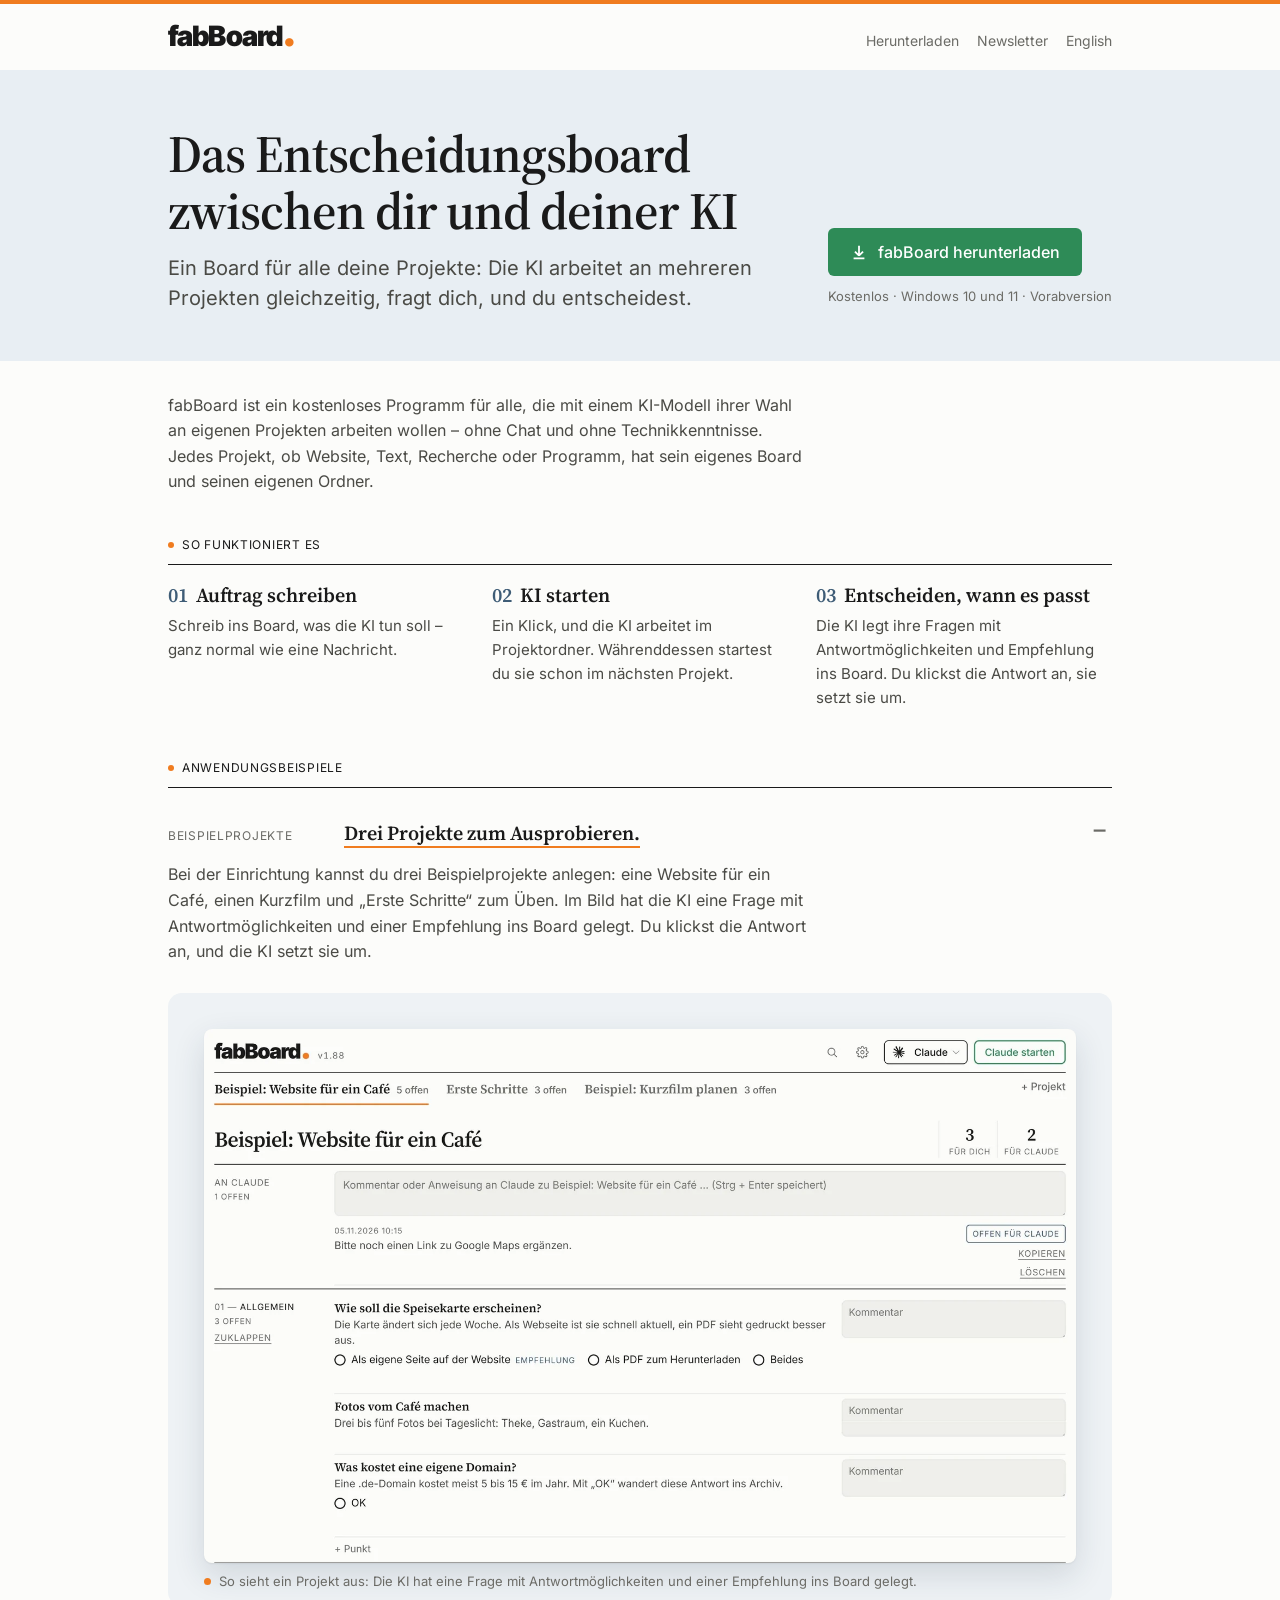
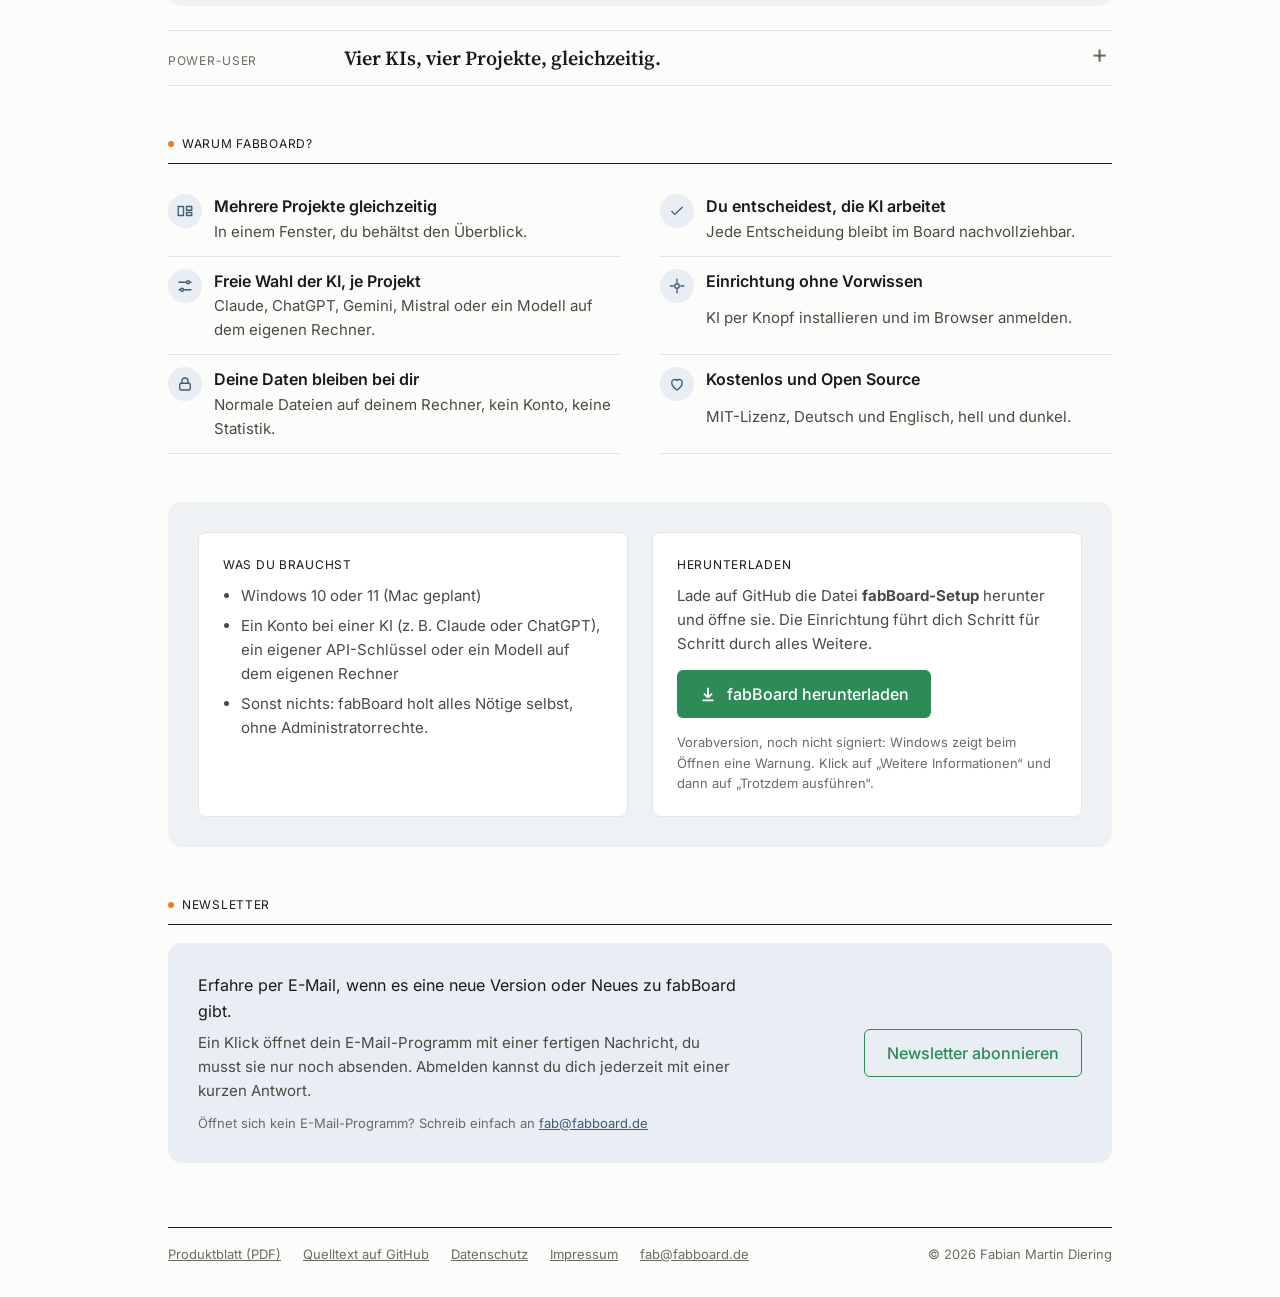
==== index.html @ e906d860 "Datenschutzerklaerung der Website (DE, EN) Co-Authored-By: Claude Opus 5.5 <noreply@anthropic.com>" ====
<!doctype html>
<html lang="de">
<head>
<meta charset="utf-8">
<meta name="viewport" content="width=device-width, initial-scale=1">
<title>fabBoard – Das Entscheidungsboard zwischen dir und deiner KI</title>
<meta name="description" content="Kostenloses Programm für Windows: Ein Board für alle deine Projekte. Die KI arbeitet an mehreren Projekten gleichzeitig, fragt dich, und du entscheidest.">
<link rel="alternate" hreflang="de" href="https://fabboard.de/">
<link rel="alternate" hreflang="en" href="https://fabboard.de/en/">
<link rel="icon" href="data:image/svg+xml,%3Csvg xmlns='http://www.w3.org/2000/svg' viewBox='0 0 32 32'%3E%3Crect width='32' height='32' rx='7' fill='%23000'/%3E%3Ccircle cx='16' cy='16' r='7' fill='%23F07C1F'/%3E%3C/svg%3E">
<link rel="stylesheet" href="schriften/schriften.css">
<link rel="stylesheet" href="stil.css">
</head>
<body>
<div class="wrap">
<header class="kopf">
 <a class="marke" href="./">fabBoard<span class="pkt">.</span></a>
 <nav><a href="#laden">Herunterladen</a><a href="#newsletter">Newsletter</a><a href="en/" hreflang="en">English</a></nav>
</header>
<main>
<div class="held">
 <div><h1>Das Entscheidungsboard zwischen dir und deiner KI</h1><p class="unter">Ein Board für alle deine Projekte: Die KI arbeitet an mehreren Projekten gleichzeitig, fragt dich, und du entscheidest.</p></div>
 <div class="laden"><a class="btn" href="https://github.com/FabianDiering/fabBoard/releases"><svg viewBox="0 0 20 20" fill="none" stroke="currentColor" stroke-width="2" aria-hidden="true"><path d="M10 3v11m0 0-4.5-4.5M10 14l4.5-4.5M4 17h12"/></svg>fabBoard herunterladen</a>
 <span class="ladezeile">Kostenlos · Windows 10 und 11 · Vorabversion</span></div>
</div>
<p class="intro">fabBoard ist ein kostenloses Programm für alle, die mit einem KI-Modell ihrer Wahl an eigenen Projekten arbeiten wollen – ohne Chat und ohne Technikkenntnisse. Jedes Projekt, ob Website, Text, Recherche oder Programm, hat sein eigenes Board und seinen eigenen Ordner.</p>
<section aria-labelledby="s1"><span class="cap titel" id="s1">So funktioniert es</span><ol class="schritte"><li><h3><span class="nr">01</span>Auftrag schreiben</h3><p>Schreib ins Board, was die KI tun soll – ganz normal wie eine Nachricht.</p></li><li><h3><span class="nr">02</span>KI starten</h3><p>Ein Klick, und die KI arbeitet im Projektordner. Währenddessen startest du sie schon im nächsten Projekt.</p></li><li><h3><span class="nr">03</span>Entscheiden, wann es passt</h3><p>Die KI legt ihre Fragen mit Antwortmöglichkeiten und Empfehlung ins Board. Du klickst die Antwort an, sie setzt sie um.</p></li></ol></section>
<section id="beispiele" aria-labelledby="s6"><span class="cap titel" id="s6">Anwendungsbeispiele</span>
<details class="bsp" id="beispielprojekte" open><summary><span class="cap">Beispielprojekte</span><span class="bt">Drei Projekte zum Ausprobieren.</span></summary>
 <div class="bi"><p class="intro">Bei der Einrichtung kannst du drei Beispielprojekte anlegen: eine Website für ein Café, einen Kurzfilm und „Erste Schritte“ zum Üben. Im Bild hat die KI eine Frage mit Antwortmöglichkeiten und einer Empfehlung ins Board gelegt. Du klickst die Antwort an, und die KI setzt sie um.</p>
 <figure>
  <img class="bild" src="bilder/board-de.webp" width="1600" height="980" alt="Ein Projekt in fabBoard: oben die Projekte als Reiter, darunter eine Frage der KI mit Antwortmöglichkeiten und Empfehlung." >
  <figcaption>So sieht ein Projekt aus: Die KI hat eine Frage mit Antwortmöglichkeiten und einer Empfehlung ins Board gelegt.</figcaption>
 </figure></div></details>
<details class="bsp" id="power"><summary><span class="cap">Power-User</span><span class="bt">Vier KIs, vier Projekte, gleichzeitig.</span></summary>
 <div class="bi"><p class="intro">Leg für jedes Modell ein eigenes Projekt an und nenn es nach der KI: Claude, Codex, Gemini und Mistral. Jedes Projekt ist fest mit seinem Modell verknüpft. So gibst du allen vier gleichzeitig Aufträge, und die Fragen jeder KI landen in ihrem eigenen Reiter. Der orange Punkt zeigt, welche KI gerade arbeitet.</p><p class="klein">Dafür brauchst du bei jedem Anbieter ein eigenes Konto.</p>
 <figure>
  <img class="bild" src="bilder/power-de.webp" width="1600" height="969" alt="fabBoard mit vier Projekten namens Claude, Codex, Gemini und Mistral; vor jedem Reiter ein oranger Punkt, weil alle vier KIs gerade arbeiten." loading="lazy">
  <figcaption>Alle vier KIs arbeiten gleichzeitig, jede in ihrem eigenen Projekt.</figcaption>
 </figure></div></details></section>
<section aria-labelledby="s2"><span class="cap titel" id="s2">Warum fabBoard?</span><ul class="merkmale"><li><span class="ik" aria-hidden="true"><svg viewBox="0 0 24 24" fill="none" stroke="currentColor" stroke-width="1.8" stroke-linecap="round" stroke-linejoin="round"><path d="M3 6h7v12H3zM14 6h7v5h-7zM14 14h7v4h-7z"/></svg></span><b>Mehrere Projekte gleichzeitig</b><span>In einem Fenster, du behältst den Überblick.</span></li><li><span class="ik" aria-hidden="true"><svg viewBox="0 0 24 24" fill="none" stroke="currentColor" stroke-width="1.8" stroke-linecap="round" stroke-linejoin="round"><path d="M5 12.5l4 4L19 7"/></svg></span><b>Du entscheidest, die KI arbeitet</b><span>Jede Entscheidung bleibt im Board nachvollziehbar.</span></li><li><span class="ik" aria-hidden="true"><svg viewBox="0 0 24 24" fill="none" stroke="currentColor" stroke-width="1.8" stroke-linecap="round" stroke-linejoin="round"><path d="M4 7h10M18 7h2M4 17h2M10 17h10"/><circle cx="16" cy="7" r="2"/><circle cx="8" cy="17" r="2"/></svg></span><b>Freie Wahl der KI, je Projekt</b><span>Claude, ChatGPT, Gemini, Mistral oder ein Modell auf dem eigenen Rechner.</span></li><li><span class="ik" aria-hidden="true"><svg viewBox="0 0 24 24" fill="none" stroke="currentColor" stroke-width="1.8" stroke-linecap="round" stroke-linejoin="round"><path d="M12 3v4M12 17v4M3 12h4M17 12h4"/><circle cx="12" cy="12" r="3"/></svg></span><b>Einrichtung ohne Vorwissen</b><span>KI per Knopf installieren und im Browser anmelden.</span></li><li><span class="ik" aria-hidden="true"><svg viewBox="0 0 24 24" fill="none" stroke="currentColor" stroke-width="1.8" stroke-linecap="round" stroke-linejoin="round"><rect x="5" y="11" width="14" height="9" rx="2"/><path d="M8 11V8a4 4 0 0 1 8 0v3"/></svg></span><b>Deine Daten bleiben bei dir</b><span>Normale Dateien auf deinem Rechner, kein Konto, keine Statistik.</span></li><li><span class="ik" aria-hidden="true"><svg viewBox="0 0 24 24" fill="none" stroke="currentColor" stroke-width="1.8" stroke-linecap="round" stroke-linejoin="round"><path d="M12 20s-7-4.5-7-10a4 4 0 0 1 7-2.6A4 4 0 0 1 19 10c0 5.5-7 10-7 10z"/></svg></span><b>Kostenlos und Open Source</b><span>MIT-Lizenz, Deutsch und Englisch, hell und dunkel.</span></li></ul></section>
<section id="laden" aria-label="Herunterladen"><div class="kaesten">
 <div class="kasten"><span class="cap">Was du brauchst</span><ul><li>Windows 10 oder 11 (Mac geplant)</li><li>Ein Konto bei einer KI (z. B. Claude oder ChatGPT), ein eigener API-Schlüssel oder ein Modell auf dem eigenen Rechner</li><li>Sonst nichts: fabBoard holt alles Nötige selbst, ohne Administratorrechte.</li></ul></div>
 <div class="kasten"><span class="cap">Herunterladen</span><p>Lade auf GitHub die Datei <b>fabBoard-Setup</b> herunter und öffne sie. Die Einrichtung führt dich Schritt für Schritt durch alles Weitere.</p>
  <a class="btn" href="https://github.com/FabianDiering/fabBoard/releases"><svg viewBox="0 0 20 20" fill="none" stroke="currentColor" stroke-width="2" aria-hidden="true"><path d="M10 3v11m0 0-4.5-4.5M10 14l4.5-4.5M4 17h12"/></svg>fabBoard herunterladen</a>
  <p class="hinweis">Vorabversion, noch nicht signiert: Windows zeigt beim Öffnen eine Warnung. Klick auf „Weitere Informationen“ und dann auf „Trotzdem ausführen“.</p></div>
</div></section>
<section id="newsletter" aria-labelledby="s4"><span class="cap titel" id="s4">Newsletter</span><div class="news">
 <div><p>Erfahre per E-Mail, wenn es eine neue Version oder Neues zu fabBoard gibt.</p><p class="wie">Ein Klick öffnet dein E-Mail-Programm mit einer fertigen Nachricht, du musst sie nur noch absenden. Abmelden kannst du dich jederzeit mit einer kurzen Antwort.</p>
 <p class="ohne">Öffnet sich kein E-Mail-Programm? Schreib einfach an <a href="mailto:fab@fabboard.de">fab@fabboard.de</a></p></div>
 <a class="btn zwei" href="mailto:fab@fabboard.de?subject=fabBoard-Newsletter&amp;body=Ich%20m%C3%B6chte%20den%20fabBoard-Newsletter%20erhalten.">Newsletter abonnieren</a>
</div></section>
</main>
<footer class="fuss">
 <a href="dokumente/fabBoard-Produktblatt.pdf">Produktblatt (PDF)</a>
 <a href="https://github.com/FabianDiering/fabBoard">Quelltext auf GitHub</a>
 <a href="datenschutz.html">Datenschutz</a>
 <a href="impressum.html">Impressum</a>
 <a href="mailto:fab@fabboard.de">fab@fabboard.de</a>
 <span class="re">© 2026 Fabian Martin Diering</span>
</footer>
</div>
</body>
</html>
---- schriften/schriften.css ----
/* Schriften liegen in der App (nicht von Google Fonts geladen, damit keine Daten an Dritte gehen).
   Quelle: Fontsource (npm), Lizenz SIL Open Font License 1.1 – siehe OFL-*.txt in diesem Ordner.
   Je Schrift zwei Teile: latin (inkl. Umlaute) und latin-ext; der Browser lädt nur, was er braucht. */
@font-face{font-family:'Inter';font-style:normal;font-display:swap;font-weight:100 900;src:url(inter-latin-wght-normal.woff2) format('woff2-variations');unicode-range:U+0000-00FF,U+0131,U+0152-0153,U+02BB-02BC,U+02C6,U+02DA,U+02DC,U+0304,U+0308,U+0329,U+2000-206F,U+20AC,U+2122,U+2191,U+2193,U+2212,U+2215,U+FEFF,U+FFFD}
@font-face{font-family:'Inter';font-style:normal;font-display:swap;font-weight:100 900;src:url(inter-latin-ext-wght-normal.woff2) format('woff2-variations');unicode-range:U+0100-02BA,U+02BD-02C5,U+02C7-02CC,U+02CE-02D7,U+02DD-02FF,U+0304,U+0308,U+0329,U+1D00-1DBF,U+1E00-1E9F,U+1EF2-1EFF,U+2020,U+20A0-20AB,U+20AD-20C0,U+2113,U+2C60-2C7F,U+A720-A7FF}
@font-face{font-family:'Inter Tight';font-style:normal;font-display:swap;font-weight:900;src:url(inter-tight-latin-900-normal.woff2) format('woff2');unicode-range:U+0000-00FF,U+0131,U+0152-0153,U+02BB-02BC,U+02C6,U+02DA,U+02DC,U+0304,U+0308,U+0329,U+2000-206F,U+20AC,U+2122,U+2191,U+2193,U+2212,U+2215,U+FEFF,U+FFFD}
@font-face{font-family:'Inter Tight';font-style:normal;font-display:swap;font-weight:900;src:url(inter-tight-latin-ext-900-normal.woff2) format('woff2');unicode-range:U+0100-02BA,U+02BD-02C5,U+02C7-02CC,U+02CE-02D7,U+02DD-02FF,U+0304,U+0308,U+0329,U+1D00-1DBF,U+1E00-1E9F,U+1EF2-1EFF,U+2020,U+20A0-20AB,U+20AD-20C0,U+2113,U+2C60-2C7F,U+A720-A7FF}
@font-face{font-family:'Source Serif 4';font-style:normal;font-display:swap;font-weight:200 900;src:url(source-serif-4-latin-opsz-normal.woff2) format('woff2-variations');unicode-range:U+0000-00FF,U+0131,U+0152-0153,U+02BB-02BC,U+02C6,U+02DA,U+02DC,U+0304,U+0308,U+0329,U+2000-206F,U+20AC,U+2122,U+2191,U+2193,U+2212,U+2215,U+FEFF,U+FFFD}
@font-face{font-family:'Source Serif 4';font-style:normal;font-display:swap;font-weight:200 900;src:url(source-serif-4-latin-ext-opsz-normal.woff2) format('woff2-variations');unicode-range:U+0100-02BA,U+02BD-02C5,U+02C7-02CC,U+02CE-02D7,U+02DD-02FF,U+0304,U+0308,U+0329,U+1D00-1DBF,U+1E00-1E9F,U+1EF2-1EFF,U+2020,U+20A0-20AB,U+20AD-20C4,U+2113,U+2C60-2C7F,U+A720-A7FF}
---- stil.css ----
:root{--bg:#FCFCFA;--ink:#1A1A1A;--text2:#4A4A45;--muted:#6B6B66;--num:#66665F;--line:#E6E6E3;--field:#F4F4F1;--card:#FFFFFF;--accent:#3E5C76;--mark:#E8EEF3;--buehne:#EEF2F5;--or:#F07C1F;--gruen:#2E8B57;--onink:#FFFFFF;--hover:#333333;--serif:'Source Serif 4',Georgia,serif;--sans:Inter,system-ui,sans-serif}
@media (prefers-color-scheme:dark){:root:not([data-theme="light"]){--bg:#141516;--ink:#ECECE8;--text2:#C4C4BE;--muted:#9A9A94;--num:#8F8F89;--line:#2E3032;--field:#1F2123;--card:#191B1C;--accent:#8FB0CC;--mark:#22313D;--buehne:#1A2229;--gruen:#5DBB85;--onink:#141516;--hover:#D0D0CB;color-scheme:dark}}
:root[data-theme="dark"]{--bg:#141516;--ink:#ECECE8;--text2:#C4C4BE;--muted:#9A9A94;--num:#8F8F89;--line:#2E3032;--field:#1F2123;--card:#191B1C;--accent:#8FB0CC;--mark:#22313D;--buehne:#1A2229;--gruen:#5DBB85;--onink:#141516;--hover:#D0D0CB;color-scheme:dark}
*{box-sizing:border-box}
html{background:var(--bg);color:var(--ink);-webkit-text-size-adjust:100%}
body{margin:0;font:16px/1.6 var(--sans);background:var(--bg);color:var(--ink)}
a{color:var(--accent)}
:focus-visible{outline:2px solid var(--accent);outline-offset:2px}
.wrap{max-width:1040px;margin:0 auto;padding:0 16px}
@media (min-width:900px){.wrap{padding:0 48px}}
.cap{font-size:12px;letter-spacing:.06em;text-transform:uppercase;color:var(--muted)}
/* Kopf wie in der App: Wortmarke links, Linie in Tintenfarbe */
.kopf{display:flex;align-items:baseline;justify-content:space-between;gap:12px;padding:18px 0 12px;border-bottom:1px solid var(--ink)}
.marke{font:900 28px/1 'Inter Tight',var(--sans);letter-spacing:-.03em;color:var(--ink);text-decoration:none}
.marke .pkt{color:#F07C1F;font-size:1.5em;line-height:0;letter-spacing:0}
.kopf nav{display:flex;gap:18px;align-items:baseline;font-size:14px}
.kopf nav a{color:var(--muted);text-decoration:none;padding-bottom:3px;border-bottom:2px solid transparent}
.kopf nav a:hover{color:var(--ink);border-bottom-color:var(--or)}
/* Orange-Akzente (entschieden 2026-11-11, Vorschläge B, D, G, H, I): Punkt vor Abschnittstiteln und Bild-Unterschriften,
   Strich unter dem geöffneten Beispiel, im Menü und ganz oben; dazu Symbole (J) und Newsletter-Karte (K) */
/* Farbelemente (entschieden 2026-11-11, Vorschläge 1, 2 und 6 heller): Kopfbereich auf Markierungsfläche über die ganze Breite,
   Bildschirmfotos auf einer hellen Bühne, Herunterladen auf heller Fläche mit weißen Kästen */
body{overflow-x:clip;border-top:4px solid var(--or)}
.kopf{border-bottom-color:transparent!important}
.held{display:grid;grid-template-columns:minmax(0,1fr) auto;gap:24px 48px;align-items:end;padding:56px 0 48px;margin-bottom:32px;position:relative;isolation:isolate}
.held::before{content:'';position:absolute;z-index:-1;inset:0 calc(50% - 50vw);background:var(--mark)}
.held .laden{padding-bottom:6px}
.held h1{margin:0 0 14px;font:600 clamp(32px,5.4vw,52px)/1.08 var(--serif);letter-spacing:-.02em;text-wrap:balance;max-width:16em}
.held .unter{margin:0;font-size:clamp(17px,2vw,20px);line-height:1.5;color:var(--text2);max-width:36em}
.btn{display:inline-flex;align-items:center;gap:10px;min-height:48px;padding:0 22px;border-radius:6px;background:#2E8B57;color:#FFFFFF;font:500 16px var(--sans);text-decoration:none}
/* Download-Knopf gefüllt grün wie der Start-Knopf (entschieden 2026-11-11) */
.btn:hover{background:#26754A}
.btn svg{width:18px;height:18px}
.btn.zwei{background:transparent;color:var(--gruen);border:1.5px solid var(--gruen)}  /* Newsletter: grün umrandet (entschieden 2026-11-11) */
.btn.zwei:hover{background:var(--field)}
.news{display:grid;grid-template-columns:minmax(0,1fr) auto;gap:16px 48px;align-items:center;background:var(--mark);border-radius:14px;padding:clamp(18px,3vw,30px)}
.news p{margin:0;max-width:36em}
.news .wie{margin-top:6px;color:var(--text2);font-size:15px}
.news .ohne{margin-top:10px;font-size:13px;color:var(--muted)}
.ladezeile{display:block;margin-top:10px;font-size:13px;color:var(--muted)}
.intro{margin:0;max-width:40em;color:var(--text2)}
/* Anwendungsbeispiele: zugeklappt, Klick auf die Zeile klappt auf (entschieden 2026-11-11) */
.bsp{border-bottom:1px solid var(--line)}
.bsp summary{display:flex;align-items:baseline;gap:6px 16px;flex-wrap:wrap;padding:14px 36px 14px 0;cursor:pointer;list-style:none;position:relative}
.bsp summary::-webkit-details-marker{display:none}
.bsp summary::after{content:'+';position:absolute;right:4px;top:10px;font:400 26px/1 var(--sans);color:var(--muted)}
.bsp[open] summary::after{content:'−'}
.bsp summary:hover .bt{color:var(--accent)}
.bsp[open] .bt{box-shadow:inset 0 -2px 0 var(--or);padding-bottom:2px}
.bsp[open] summary:hover .bt{color:var(--ink)}
.bsp .cap{flex:0 0 160px}  /* feste Breite, damit die Titel der Beispiele bündig stehen */
@media (max-width:560px){.bsp .cap{flex-basis:100%}}
.bsp .bt{font:600 20px/1.3 var(--serif)}
.bsp .bi{padding:0 0 24px}
.klein{margin:8px 0 0;font-size:14px;color:var(--muted)}
.ds-t{margin:28px 0 8px;font:600 20px/1.3 var(--serif)}
.ds-t+.intro{margin-top:0}
.ds-t~.intro+.intro{margin-top:10px}
figure{margin:28px 0 0;background:var(--buehne);border-radius:14px;padding:clamp(14px,3vw,36px) clamp(14px,3vw,36px) 14px}
.bild{display:block;width:100%;height:auto;border-radius:8px;background:var(--card);box-shadow:0 1px 2px rgba(0,0,0,.06),0 12px 32px rgba(30,50,70,.14)}
figcaption{margin-top:8px;font-size:13px;color:var(--muted)}
figcaption::before{content:'';display:inline-block;width:7px;height:7px;border-radius:50%;background:var(--or);margin-right:8px;vertical-align:1px}
section{padding:40px 0 8px}
.titel{display:block;padding-bottom:10px;border-bottom:1px solid var(--ink);margin-bottom:18px;color:var(--ink)}
.titel::before{content:'';display:inline-block;width:6px;height:6px;border-radius:50%;background:var(--or);margin-right:8px;vertical-align:1px}
.schritte{display:grid;grid-template-columns:repeat(3,minmax(0,1fr));gap:28px;margin:0;padding:0;list-style:none}
.schritte h3{margin:0 0 6px;font:600 20px/1.25 var(--serif)}
.schritte .nr{color:var(--accent);margin-right:8px}
.schritte p{margin:0;color:var(--text2);font-size:15px}
.merkmale{display:grid;grid-template-columns:repeat(2,minmax(0,1fr));gap:0 40px;margin:0;padding:0;list-style:none}
.merkmale li{padding:12px 0;border-bottom:1px solid var(--line);display:grid;grid-template-columns:34px minmax(0,1fr);column-gap:12px}
.merkmale li>*:not(.ik){grid-column:2}
.merkmale .ik{display:flex;grid-row:1/span 2;width:34px;height:34px;border-radius:50%;background:var(--mark);color:var(--accent);align-items:center;justify-content:center}
.merkmale .ik svg{width:18px;height:18px}
.merkmale b{display:block;font-weight:600}
.merkmale span{color:var(--text2);font-size:15px}
.kaesten{display:grid;grid-template-columns:repeat(2,minmax(0,1fr));gap:clamp(14px,2.5vw,24px);background:var(--buehne);border-radius:14px;padding:clamp(14px,3vw,30px)}
.kasten{padding:22px 24px;border:1px solid var(--line);border-radius:8px;background:var(--card)}
.kasten .cap{color:var(--ink);display:block;margin-bottom:10px}
.kasten ul{margin:0;padding-left:18px;color:var(--text2);font-size:15px}
.kasten li+li{margin-top:6px}
.kasten p{margin:0 0 14px;color:var(--text2);font-size:15px}
.kasten .hinweis{font-size:13px;color:var(--muted);margin:14px 0 0}
.fuss{margin-top:56px;padding:16px 0 32px;border-top:1px solid var(--ink);display:flex;flex-wrap:wrap;gap:8px 22px;font-size:13px;color:var(--muted)}
.fuss a{color:var(--muted)}
.fuss .re{margin-left:auto}
@media (max-width:760px){
 .held,.news{grid-template-columns:minmax(0,1fr)}
 .held{padding:36px 0 28px}
 .schritte,.merkmale,.kaesten{grid-template-columns:minmax(0,1fr)}
 .schritte{gap:22px}
 .fuss .re{margin-left:0}
}
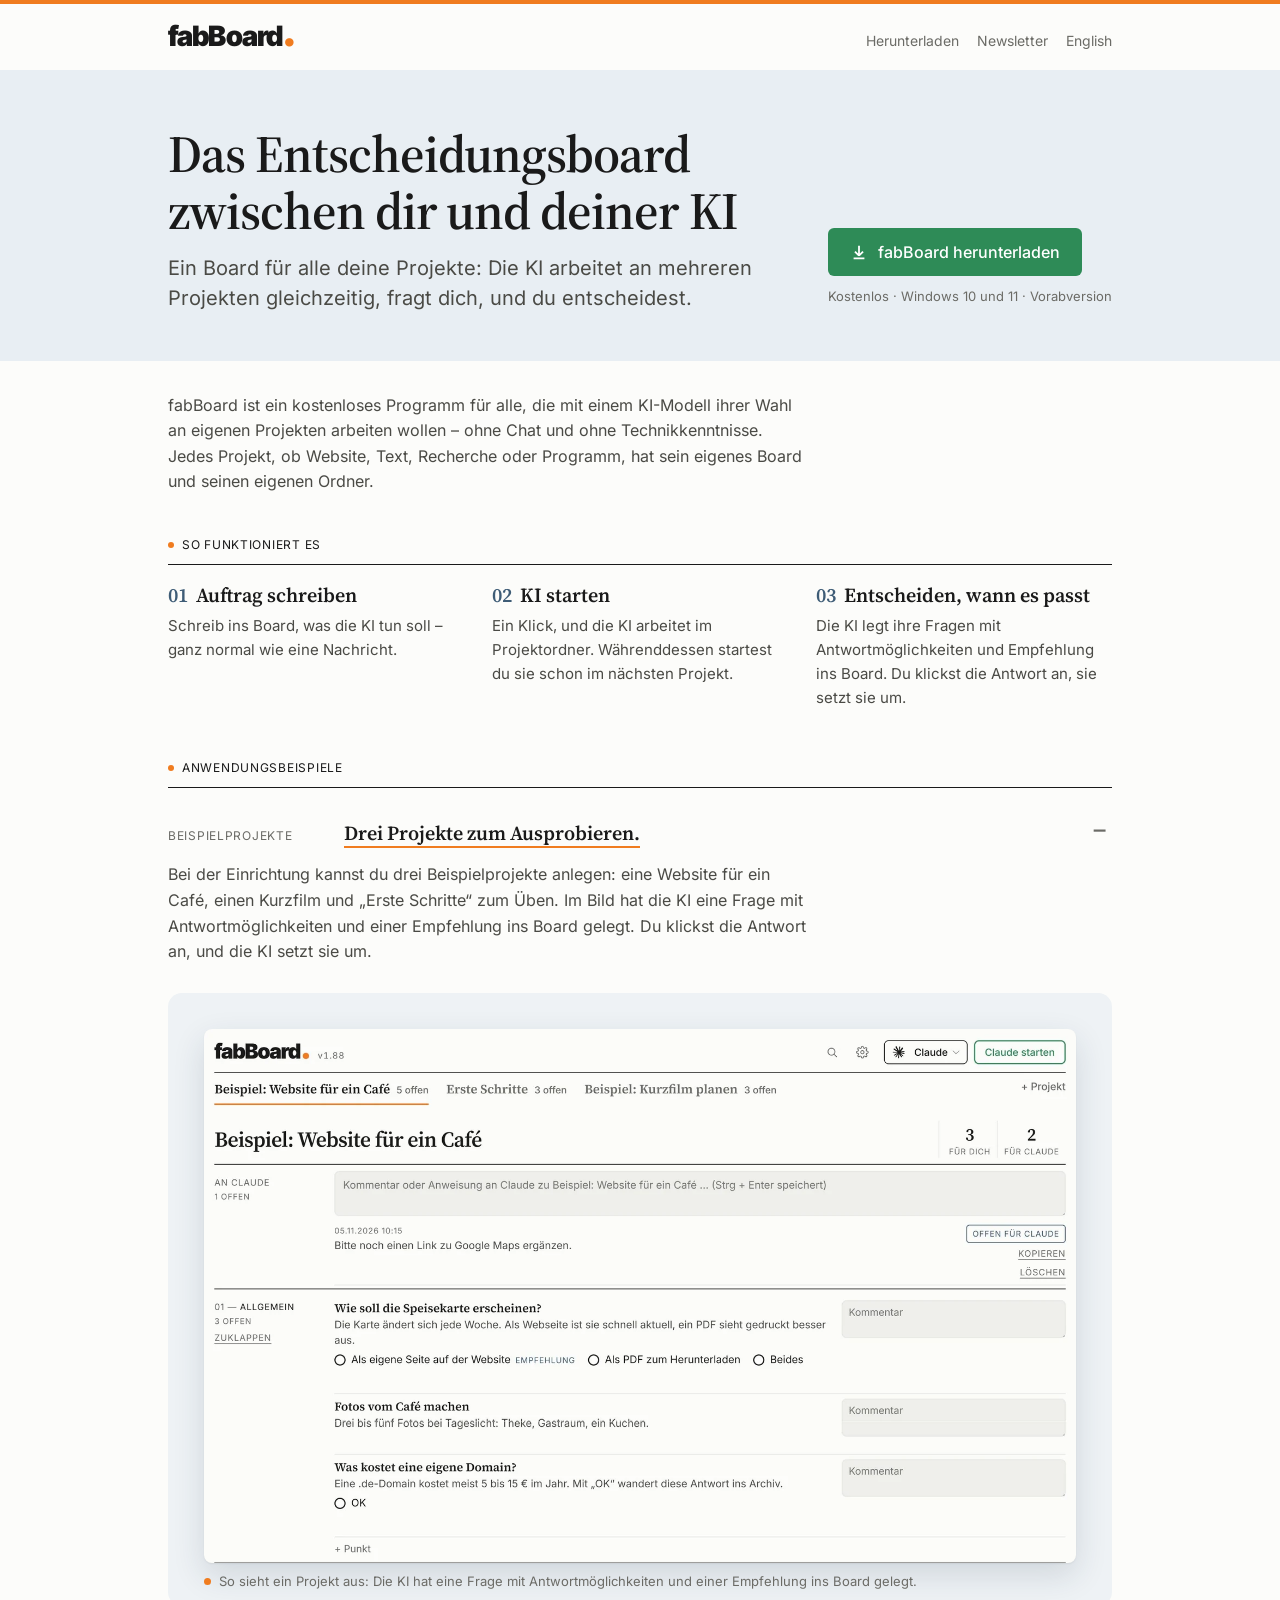
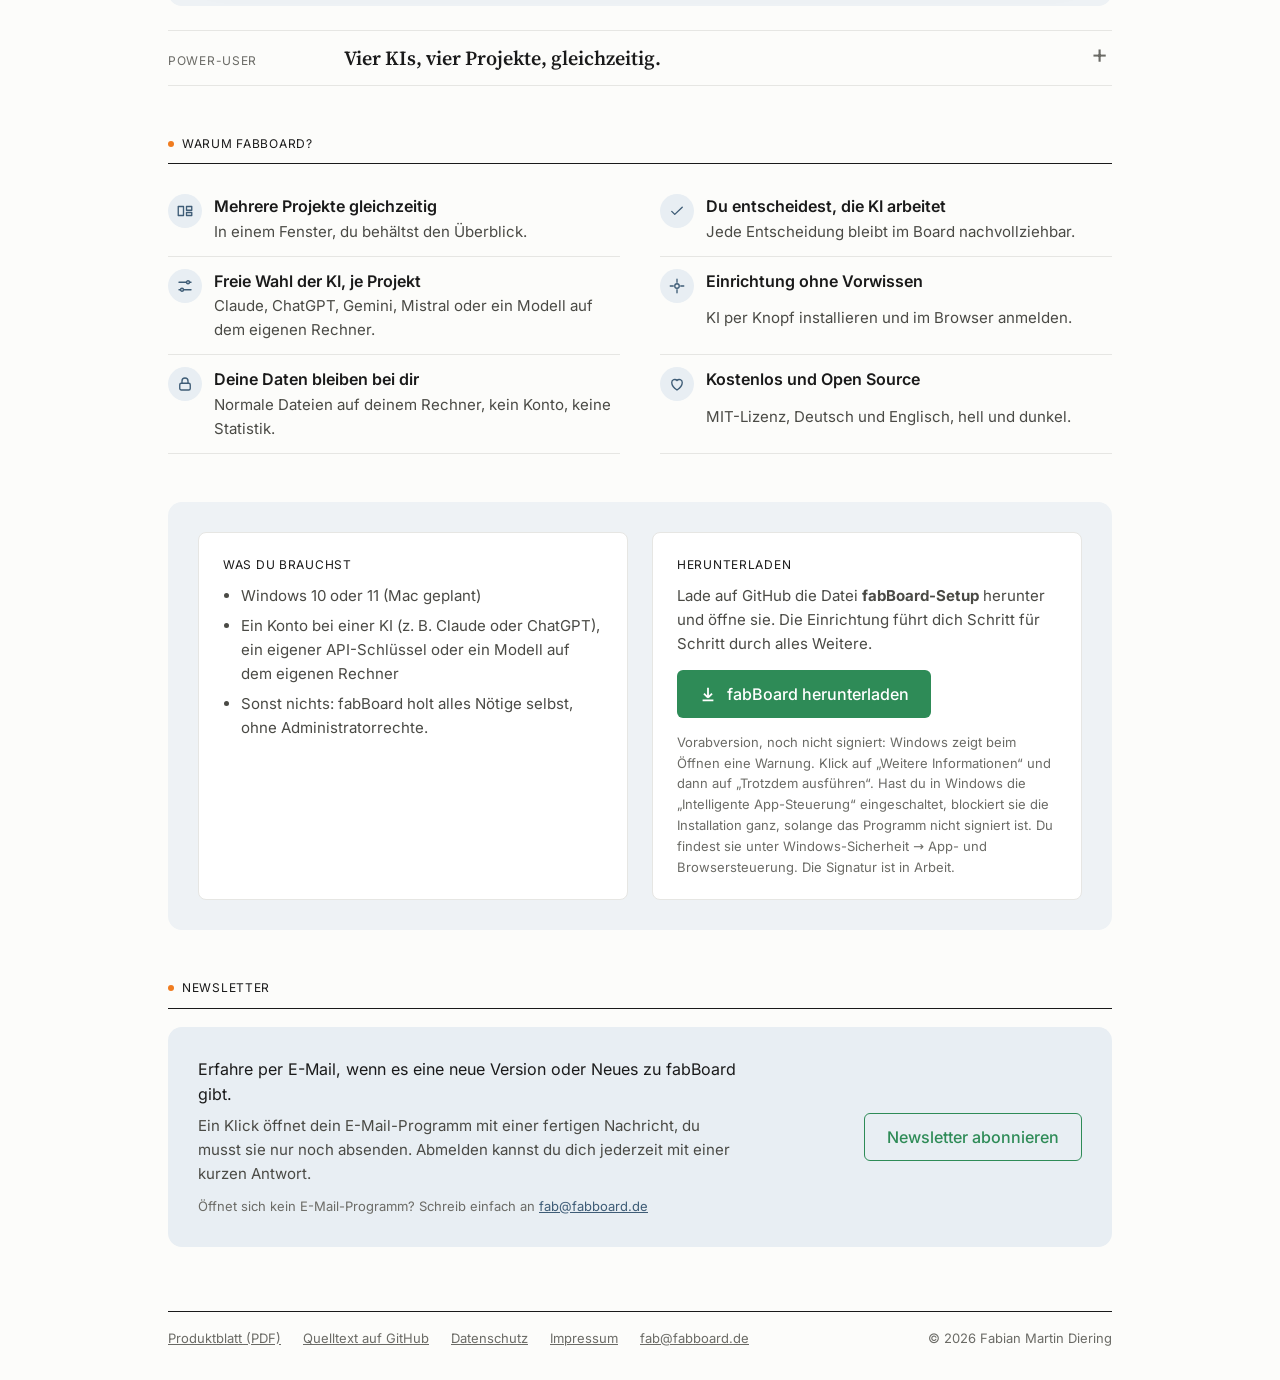
==== commit 2e64b4de: "Hinweis auf Intelligente App-Steuerung beim Download Co-Authored-By: Claude Sonnet 5.5 <noreply@anth" ====
--- a/index.html
+++ b/index.html
@@ -5,8 +5,23 @@
 <meta name="viewport" content="width=device-width, initial-scale=1">
 <title>fabBoard – Das Entscheidungsboard zwischen dir und deiner KI</title>
 <meta name="description" content="Kostenloses Programm für Windows: Ein Board für alle deine Projekte. Die KI arbeitet an mehreren Projekten gleichzeitig, fragt dich, und du entscheidest.">
+<link rel="canonical" href="https://fabboard.de/">
 <link rel="alternate" hreflang="de" href="https://fabboard.de/">
 <link rel="alternate" hreflang="en" href="https://fabboard.de/en/">
+<link rel="alternate" hreflang="x-default" href="https://fabboard.de/">
+<meta property="og:type" content="website">
+<meta property="og:site_name" content="fabBoard">
+<meta property="og:title" content="fabBoard – Das Entscheidungsboard zwischen dir und deiner KI">
+<meta property="og:description" content="Kostenloses Programm für Windows: Ein Board für alle deine Projekte. Die KI arbeitet an mehreren Projekten gleichzeitig, fragt dich, und du entscheidest.">
+<meta property="og:url" content="https://fabboard.de/">
+<meta property="og:image" content="https://fabboard.de/bilder/vorschau-de.jpg">
+<meta property="og:image:width" content="1200">
+<meta property="og:image:height" content="630">
+<meta property="og:image:alt" content="Ein Projekt in fabBoard: oben die Projekte als Reiter, darunter eine Frage der KI mit Antwortmöglichkeiten und Empfehlung.">
+<meta property="og:locale" content="de_DE">
+<meta name="twitter:card" content="summary_large_image">
+<meta name="msvalidate.01" content="23ABFA443A74037E76672718F49C405F">
+<script type="application/ld+json">{"@context": "https://schema.org", "@type": "SoftwareApplication", "name": "fabBoard", "url": "https://fabboard.de/", "inLanguage": ["de", "en"], "description": "Kostenloses Programm für Windows: Ein Board für alle deine Projekte. Die KI arbeitet an mehreren Projekten gleichzeitig, fragt dich, und du entscheidest.", "applicationCategory": "ProductivityApplication", "operatingSystem": "Windows 10, Windows 11", "isAccessibleForFree": true, "offers": {"@type": "Offer", "price": "0", "priceCurrency": "EUR"}, "downloadUrl": "https://github.com/FabianDiering/fabBoard/releases", "license": "https://opensource.org/licenses/MIT", "codeRepository": "https://github.com/FabianDiering/fabBoard", "screenshot": "https://fabboard.de/bilder/board-de.webp", "image": "https://fabboard.de/bilder/vorschau-de.jpg", "featureList": ["Mehrere Projekte gleichzeitig", "Du entscheidest, die KI arbeitet", "Freie Wahl der KI, je Projekt", "Einrichtung ohne Vorwissen", "Deine Daten bleiben bei dir", "Kostenlos und Open Source"], "author": {"@type": "Person", "name": "Fabian Diering", "email": "fab@fabboard.de"}}</script>
 <link rel="icon" href="data:image/svg+xml,%3Csvg xmlns='http://www.w3.org/2000/svg' viewBox='0 0 32 32'%3E%3Crect width='32' height='32' rx='7' fill='%23000'/%3E%3Ccircle cx='16' cy='16' r='7' fill='%23F07C1F'/%3E%3C/svg%3E">
 <link rel="stylesheet" href="schriften/schriften.css">
 <link rel="stylesheet" href="stil.css">
@@ -43,7 +58,7 @@
  <div class="kasten"><span class="cap">Was du brauchst</span><ul><li>Windows 10 oder 11 (Mac geplant)</li><li>Ein Konto bei einer KI (z. B. Claude oder ChatGPT), ein eigener API-Schlüssel oder ein Modell auf dem eigenen Rechner</li><li>Sonst nichts: fabBoard holt alles Nötige selbst, ohne Administratorrechte.</li></ul></div>
  <div class="kasten"><span class="cap">Herunterladen</span><p>Lade auf GitHub die Datei <b>fabBoard-Setup</b> herunter und öffne sie. Die Einrichtung führt dich Schritt für Schritt durch alles Weitere.</p>
   <a class="btn" href="https://github.com/FabianDiering/fabBoard/releases"><svg viewBox="0 0 20 20" fill="none" stroke="currentColor" stroke-width="2" aria-hidden="true"><path d="M10 3v11m0 0-4.5-4.5M10 14l4.5-4.5M4 17h12"/></svg>fabBoard herunterladen</a>
-  <p class="hinweis">Vorabversion, noch nicht signiert: Windows zeigt beim Öffnen eine Warnung. Klick auf „Weitere Informationen“ und dann auf „Trotzdem ausführen“.</p></div>
+  <p class="hinweis">Vorabversion, noch nicht signiert: Windows zeigt beim Öffnen eine Warnung. Klick auf „Weitere Informationen“ und dann auf „Trotzdem ausführen“. Hast du in Windows die „Intelligente App-Steuerung“ eingeschaltet, blockiert sie die Installation ganz, solange das Programm nicht signiert ist. Du findest sie unter Windows-Sicherheit → App- und Browsersteuerung. Die Signatur ist in Arbeit.</p></div>
 </div></section>
 <section id="newsletter" aria-labelledby="s4"><span class="cap titel" id="s4">Newsletter</span><div class="news">
  <div><p>Erfahre per E-Mail, wenn es eine neue Version oder Neues zu fabBoard gibt.</p><p class="wie">Ein Klick öffnet dein E-Mail-Programm mit einer fertigen Nachricht, du musst sie nur noch absenden. Abmelden kannst du dich jederzeit mit einer kurzen Antwort.</p>
--- a/stil.css
+++ b/stil.css
@@ -53,9 +53,22 @@
 .bsp .bt{font:600 20px/1.3 var(--serif)}
 .bsp .bi{padding:0 0 24px}
 .klein{margin:8px 0 0;font-size:14px;color:var(--muted)}
-.ds-t{margin:28px 0 8px;font:600 20px/1.3 var(--serif)}
-.ds-t+.intro{margin-top:0}
-.ds-t~.intro+.intro{margin-top:10px}
+/* Datenschutz (entschieden 2026-11-11): Kopf wie die Startseite, Kasten „Kurz gesagt“, Abschnitte als Zeilen mit Nummer */
+.ds-held{grid-template-columns:minmax(0,1fr);padding:44px 0 36px}
+.ds-held .unter{font-size:16px;color:var(--muted)}
+.ds-kurz{background:var(--mark);border-radius:14px;padding:clamp(18px,3vw,30px);max-width:46em}
+.ds-kurz .cap{display:block;margin-bottom:8px;color:var(--ink)}
+.ds-kurz .cap::before{content:'';display:inline-block;width:6px;height:6px;border-radius:50%;background:var(--or);margin-right:8px;vertical-align:1px}
+.ds-kurz p{margin:0;font-size:17px;line-height:1.6}
+.ds-liste{margin-top:32px;border-top:1px solid var(--ink)}
+.ds-zeile{display:grid;grid-template-columns:260px minmax(0,1fr);gap:8px 40px;padding:24px 0;border-bottom:1px solid var(--line)}
+.ds-zeile h2{margin:0;font:600 19px/1.3 var(--serif)}
+.ds-zeile .nr{display:block;font:500 13px/1 var(--sans);letter-spacing:.06em;color:var(--accent);margin-bottom:8px}
+.ds-zeile p{margin:0;max-width:40em;color:var(--text2)}
+.ds-zeile p+p{margin-top:10px}
+.ds-karte{background:var(--card);border:1px solid var(--line);border-radius:8px;padding:18px 22px;display:inline-block}
+.ds-karte p{color:var(--ink)}
+@media (max-width:760px){.ds-zeile{grid-template-columns:minmax(0,1fr)}}
 figure{margin:28px 0 0;background:var(--buehne);border-radius:14px;padding:clamp(14px,3vw,36px) clamp(14px,3vw,36px) 14px}
 .bild{display:block;width:100%;height:auto;border-radius:8px;background:var(--card);box-shadow:0 1px 2px rgba(0,0,0,.06),0 12px 32px rgba(30,50,70,.14)}
 figcaption{margin-top:8px;font-size:13px;color:var(--muted)}
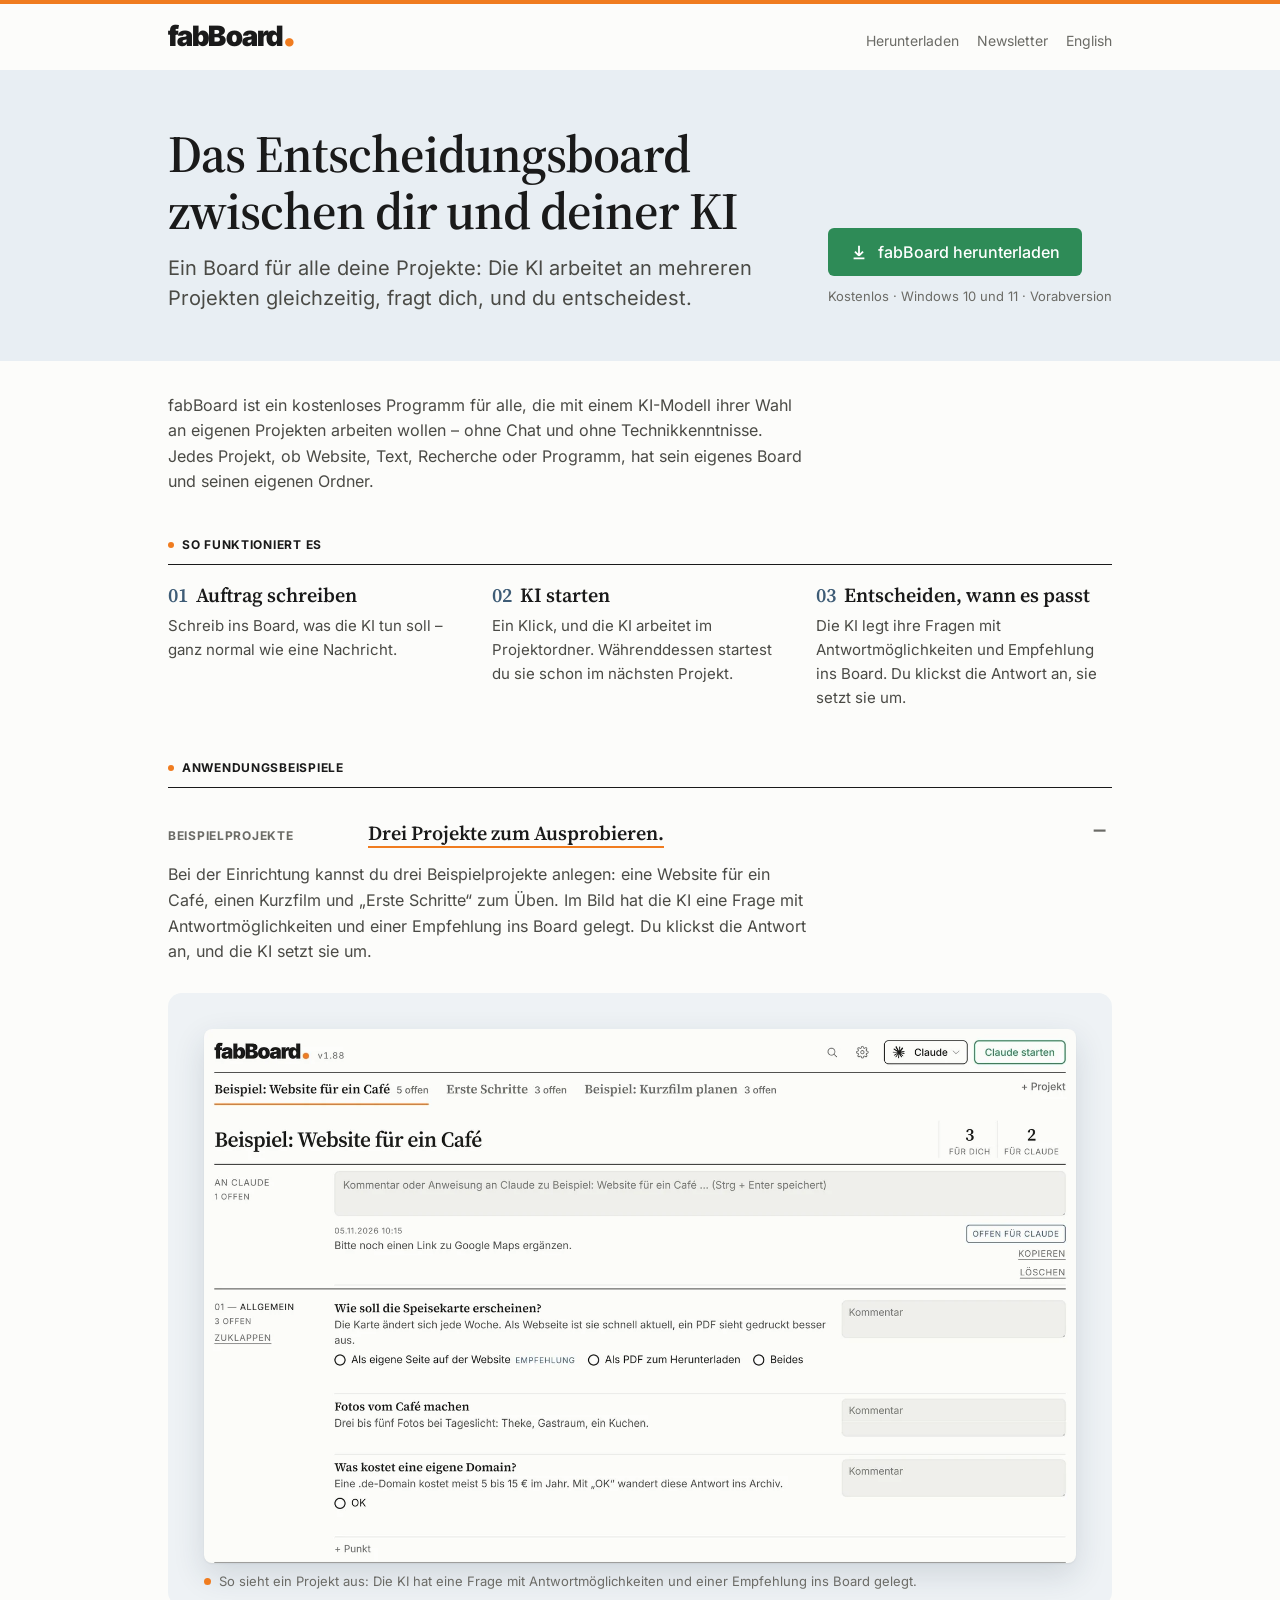
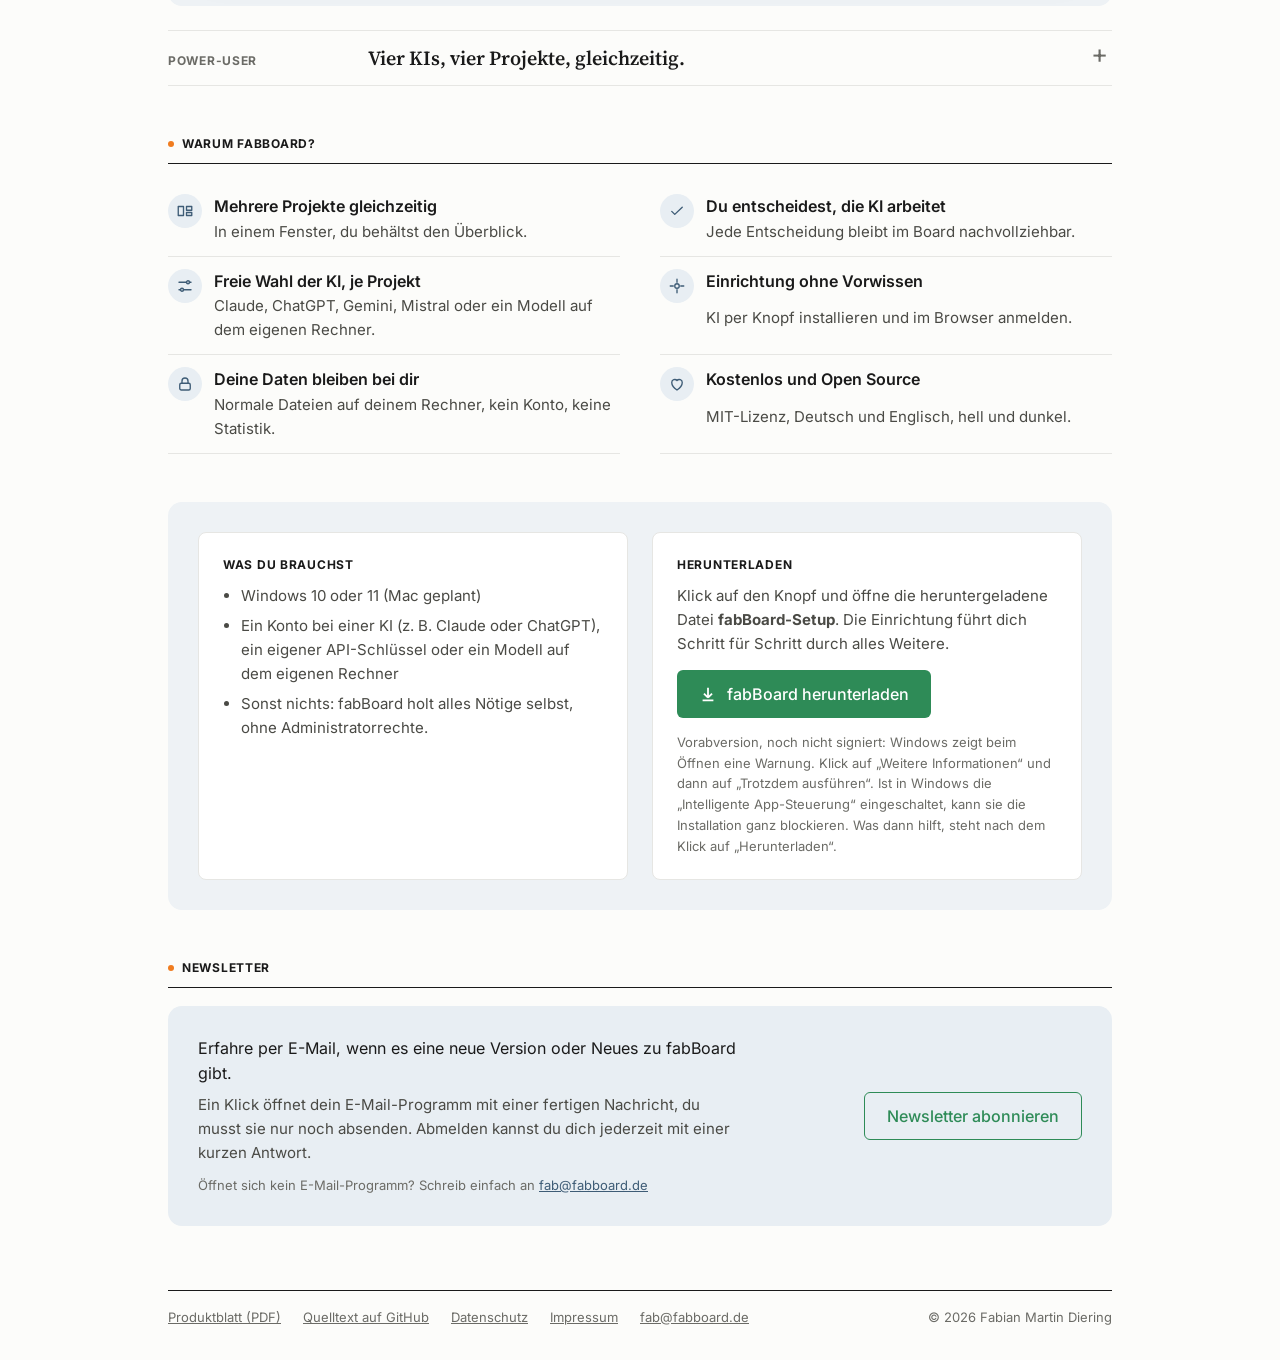
==== commit 4c8b6716: "Direkter Download, Hinweis nach dem Klick, Kleinbeschriftungen fett Co-Authored-By: Claude Sonnet 5." ====
--- a/index.html
+++ b/index.html
@@ -35,7 +35,7 @@
 <main>
 <div class="held">
  <div><h1>Das Entscheidungsboard zwischen dir und deiner KI</h1><p class="unter">Ein Board für alle deine Projekte: Die KI arbeitet an mehreren Projekten gleichzeitig, fragt dich, und du entscheidest.</p></div>
- <div class="laden"><a class="btn" href="https://github.com/FabianDiering/fabBoard/releases"><svg viewBox="0 0 20 20" fill="none" stroke="currentColor" stroke-width="2" aria-hidden="true"><path d="M10 3v11m0 0-4.5-4.5M10 14l4.5-4.5M4 17h12"/></svg>fabBoard herunterladen</a>
+ <div class="laden"><a class="btn" href="https://github.com/FabianDiering/fabBoard/releases/latest/download/fabBoard-Setup.exe" data-laden><svg viewBox="0 0 20 20" fill="none" stroke="currentColor" stroke-width="2" aria-hidden="true"><path d="M10 3v11m0 0-4.5-4.5M10 14l4.5-4.5M4 17h12"/></svg>fabBoard herunterladen</a>
  <span class="ladezeile">Kostenlos · Windows 10 und 11 · Vorabversion</span></div>
 </div>
 <p class="intro">fabBoard ist ein kostenloses Programm für alle, die mit einem KI-Modell ihrer Wahl an eigenen Projekten arbeiten wollen – ohne Chat und ohne Technikkenntnisse. Jedes Projekt, ob Website, Text, Recherche oder Programm, hat sein eigenes Board und seinen eigenen Ordner.</p>
@@ -56,10 +56,11 @@
 <section aria-labelledby="s2"><span class="cap titel" id="s2">Warum fabBoard?</span><ul class="merkmale"><li><span class="ik" aria-hidden="true"><svg viewBox="0 0 24 24" fill="none" stroke="currentColor" stroke-width="1.8" stroke-linecap="round" stroke-linejoin="round"><path d="M3 6h7v12H3zM14 6h7v5h-7zM14 14h7v4h-7z"/></svg></span><b>Mehrere Projekte gleichzeitig</b><span>In einem Fenster, du behältst den Überblick.</span></li><li><span class="ik" aria-hidden="true"><svg viewBox="0 0 24 24" fill="none" stroke="currentColor" stroke-width="1.8" stroke-linecap="round" stroke-linejoin="round"><path d="M5 12.5l4 4L19 7"/></svg></span><b>Du entscheidest, die KI arbeitet</b><span>Jede Entscheidung bleibt im Board nachvollziehbar.</span></li><li><span class="ik" aria-hidden="true"><svg viewBox="0 0 24 24" fill="none" stroke="currentColor" stroke-width="1.8" stroke-linecap="round" stroke-linejoin="round"><path d="M4 7h10M18 7h2M4 17h2M10 17h10"/><circle cx="16" cy="7" r="2"/><circle cx="8" cy="17" r="2"/></svg></span><b>Freie Wahl der KI, je Projekt</b><span>Claude, ChatGPT, Gemini, Mistral oder ein Modell auf dem eigenen Rechner.</span></li><li><span class="ik" aria-hidden="true"><svg viewBox="0 0 24 24" fill="none" stroke="currentColor" stroke-width="1.8" stroke-linecap="round" stroke-linejoin="round"><path d="M12 3v4M12 17v4M3 12h4M17 12h4"/><circle cx="12" cy="12" r="3"/></svg></span><b>Einrichtung ohne Vorwissen</b><span>KI per Knopf installieren und im Browser anmelden.</span></li><li><span class="ik" aria-hidden="true"><svg viewBox="0 0 24 24" fill="none" stroke="currentColor" stroke-width="1.8" stroke-linecap="round" stroke-linejoin="round"><rect x="5" y="11" width="14" height="9" rx="2"/><path d="M8 11V8a4 4 0 0 1 8 0v3"/></svg></span><b>Deine Daten bleiben bei dir</b><span>Normale Dateien auf deinem Rechner, kein Konto, keine Statistik.</span></li><li><span class="ik" aria-hidden="true"><svg viewBox="0 0 24 24" fill="none" stroke="currentColor" stroke-width="1.8" stroke-linecap="round" stroke-linejoin="round"><path d="M12 20s-7-4.5-7-10a4 4 0 0 1 7-2.6A4 4 0 0 1 19 10c0 5.5-7 10-7 10z"/></svg></span><b>Kostenlos und Open Source</b><span>MIT-Lizenz, Deutsch und Englisch, hell und dunkel.</span></li></ul></section>
 <section id="laden" aria-label="Herunterladen"><div class="kaesten">
  <div class="kasten"><span class="cap">Was du brauchst</span><ul><li>Windows 10 oder 11 (Mac geplant)</li><li>Ein Konto bei einer KI (z. B. Claude oder ChatGPT), ein eigener API-Schlüssel oder ein Modell auf dem eigenen Rechner</li><li>Sonst nichts: fabBoard holt alles Nötige selbst, ohne Administratorrechte.</li></ul></div>
- <div class="kasten"><span class="cap">Herunterladen</span><p>Lade auf GitHub die Datei <b>fabBoard-Setup</b> herunter und öffne sie. Die Einrichtung führt dich Schritt für Schritt durch alles Weitere.</p>
-  <a class="btn" href="https://github.com/FabianDiering/fabBoard/releases"><svg viewBox="0 0 20 20" fill="none" stroke="currentColor" stroke-width="2" aria-hidden="true"><path d="M10 3v11m0 0-4.5-4.5M10 14l4.5-4.5M4 17h12"/></svg>fabBoard herunterladen</a>
-  <p class="hinweis">Vorabversion, noch nicht signiert: Windows zeigt beim Öffnen eine Warnung. Klick auf „Weitere Informationen“ und dann auf „Trotzdem ausführen“. Hast du in Windows die „Intelligente App-Steuerung“ eingeschaltet, blockiert sie die Installation ganz, solange das Programm nicht signiert ist. Du findest sie unter Windows-Sicherheit → App- und Browsersteuerung. Die Signatur ist in Arbeit.</p></div>
-</div></section>
+ <div class="kasten"><span class="cap">Herunterladen</span><p>Klick auf den Knopf und öffne die heruntergeladene Datei <b>fabBoard-Setup</b>. Die Einrichtung führt dich Schritt für Schritt durch alles Weitere.</p>
+  <a class="btn" href="https://github.com/FabianDiering/fabBoard/releases/latest/download/fabBoard-Setup.exe" data-laden><svg viewBox="0 0 20 20" fill="none" stroke="currentColor" stroke-width="2" aria-hidden="true"><path d="M10 3v11m0 0-4.5-4.5M10 14l4.5-4.5M4 17h12"/></svg>fabBoard herunterladen</a>
+  <p class="hinweis">Vorabversion, noch nicht signiert: Windows zeigt beim Öffnen eine Warnung. Klick auf „Weitere Informationen“ und dann auf „Trotzdem ausführen“. Ist in Windows die „Intelligente App-Steuerung“ eingeschaltet, kann sie die Installation ganz blockieren. Was dann hilft, steht nach dem Klick auf „Herunterladen“.</p></div>
+</div>
+<div class="nach" id="nach" hidden><b>Der Download hat begonnen. So geht es weiter:</b><ol><li>Öffne die Datei „fabBoard-Setup“ aus deinem Downloads-Ordner.</li><li>Zeigt Windows eine blaue Warnung: Klick auf „Weitere Informationen“ und dann auf „Trotzdem ausführen“.</li><li>Passiert gar nichts oder meldet Windows, die App sei blockiert: Dann ist die „Intelligente App-Steuerung“ eingeschaltet. Öffne „Windows-Sicherheit“ → „App- und Browsersteuerung“ → „Einstellungen der intelligenten App-Steuerung“ und wähle „Aus“. Danach die Datei noch einmal öffnen. Das ist eine Sicherheitseinstellung von Windows; ändere sie nur, wenn du das möchtest. Die Signatur von fabBoard ist in Arbeit, danach entfällt dieser Schritt.</li></ol></div></section>
 <section id="newsletter" aria-labelledby="s4"><span class="cap titel" id="s4">Newsletter</span><div class="news">
  <div><p>Erfahre per E-Mail, wenn es eine neue Version oder Neues zu fabBoard gibt.</p><p class="wie">Ein Klick öffnet dein E-Mail-Programm mit einer fertigen Nachricht, du musst sie nur noch absenden. Abmelden kannst du dich jederzeit mit einer kurzen Antwort.</p>
  <p class="ohne">Öffnet sich kein E-Mail-Programm? Schreib einfach an <a href="mailto:fab@fabboard.de">fab@fabboard.de</a></p></div>
@@ -75,5 +76,6 @@
  <span class="re">© 2026 Fabian Martin Diering</span>
 </footer>
 </div>
+<script>document.querySelectorAll('[data-laden]').forEach(function(a){a.addEventListener('click',function(){var n=document.getElementById('nach');if(n){n.hidden=false;n.scrollIntoView({behavior:'smooth',block:'center'})}})})</script>
 </body>
 </html>
--- a/stil.css
+++ b/stil.css
@@ -8,7 +8,7 @@
 :focus-visible{outline:2px solid var(--accent);outline-offset:2px}
 .wrap{max-width:1040px;margin:0 auto;padding:0 16px}
 @media (min-width:900px){.wrap{padding:0 48px}}
-.cap{font-size:12px;letter-spacing:.06em;text-transform:uppercase;color:var(--muted)}
+.cap{font-size:12px;font-weight:700;letter-spacing:.06em;text-transform:uppercase;color:var(--muted)}
 /* Kopf wie in der App: Wortmarke links, Linie in Tintenfarbe */
 .kopf{display:flex;align-items:baseline;justify-content:space-between;gap:12px;padding:18px 0 12px;border-bottom:1px solid var(--ink)}
 .marke{font:900 28px/1 'Inter Tight',var(--sans);letter-spacing:-.03em;color:var(--ink);text-decoration:none}
@@ -48,7 +48,7 @@
 .bsp summary:hover .bt{color:var(--accent)}
 .bsp[open] .bt{box-shadow:inset 0 -2px 0 var(--or);padding-bottom:2px}
 .bsp[open] summary:hover .bt{color:var(--ink)}
-.bsp .cap{flex:0 0 160px}  /* feste Breite, damit die Titel der Beispiele bündig stehen */
+.bsp .cap{flex:0 0 184px}  /* feste Breite, damit die Titel der Beispiele bündig stehen */
 @media (max-width:560px){.bsp .cap{flex-basis:100%}}
 .bsp .bt{font:600 20px/1.3 var(--serif)}
 .bsp .bi{padding:0 0 24px}
@@ -94,6 +94,10 @@
 .kasten li+li{margin-top:6px}
 .kasten p{margin:0 0 14px;color:var(--text2);font-size:15px}
 .kasten .hinweis{font-size:13px;color:var(--muted);margin:14px 0 0}
+.nach{margin:16px 0 0;padding:16px 20px;border-left:3px solid #F07C1F;background:var(--card);border-radius:0 10px 10px 0;font-size:15px;box-shadow:0 1px 3px rgba(0,0,0,.08)}
+.nach[hidden]{display:none}
+.nach ol{margin:8px 0 0;padding-left:22px}
+.nach li{margin:6px 0}
 .fuss{margin-top:56px;padding:16px 0 32px;border-top:1px solid var(--ink);display:flex;flex-wrap:wrap;gap:8px 22px;font-size:13px;color:var(--muted)}
 .fuss a{color:var(--muted)}
 .fuss .re{margin-left:auto}
